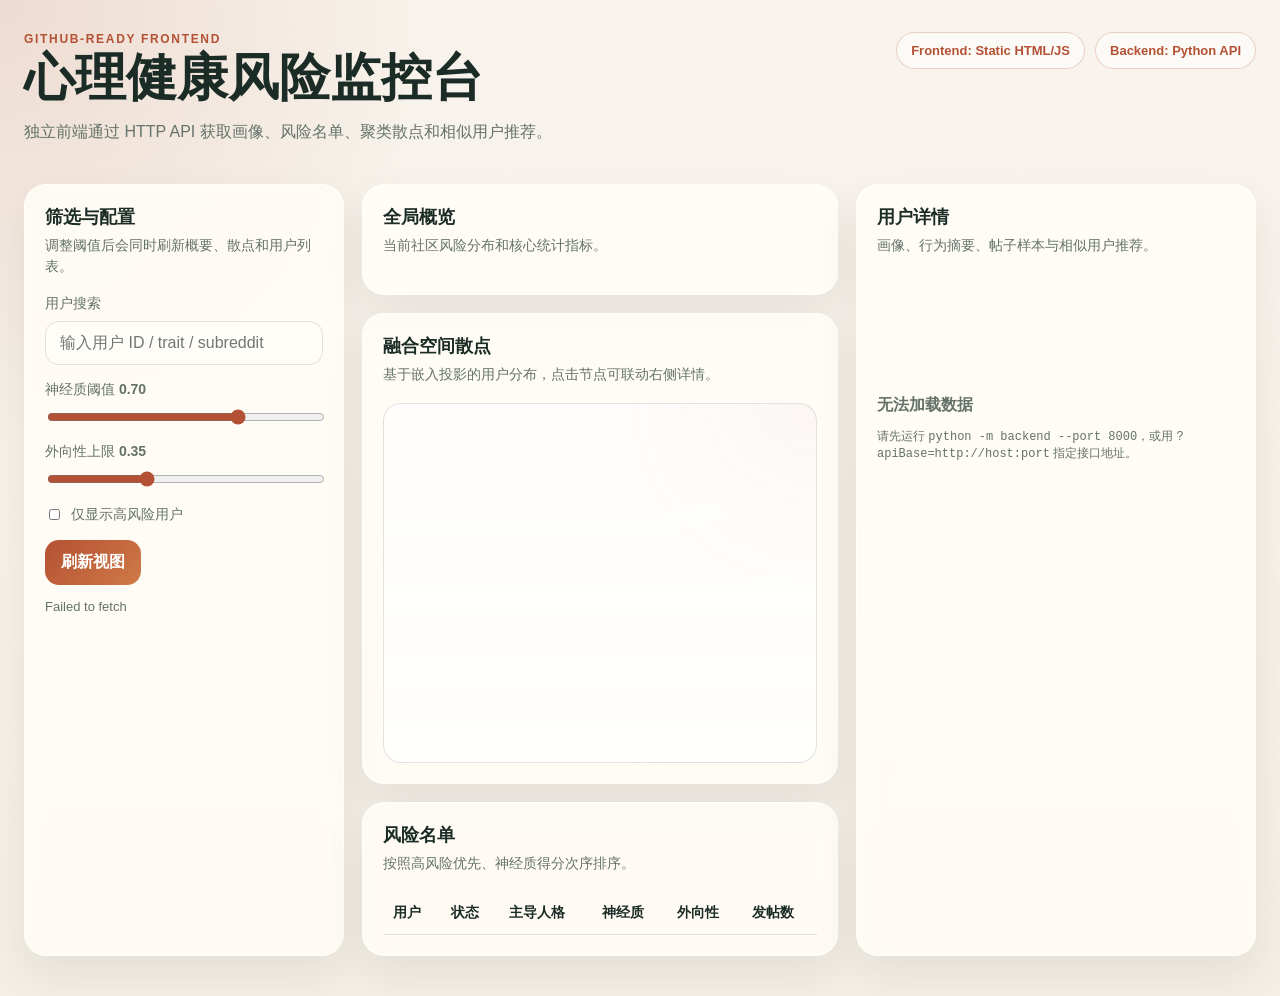
==== frontend/index.html @ cec65d73 "Prepare a GitHub-ready frontend/backend split for mental monitor The repository now has a clean app-" ====
<!DOCTYPE html>
<html lang="zh-CN">
  <head>
    <meta charset="UTF-8" />
    <meta name="viewport" content="width=device-width, initial-scale=1.0" />
    <title>Mental Monitor</title>
    <link rel="stylesheet" href="./styles.css" />
  </head>
  <body>
    <div class="app-shell">
      <header class="hero">
        <div>
          <p class="eyebrow">GitHub-ready frontend</p>
          <h1>心理健康风险监控台</h1>
          <p class="hero-copy">
            独立前端通过 HTTP API 获取画像、风险名单、聚类散点和相似用户推荐。
          </p>
        </div>
        <div class="hero-meta">
          <div class="pill">Frontend: Static HTML/JS</div>
          <div class="pill">Backend: Python API</div>
        </div>
      </header>

      <main class="layout">
        <aside class="panel controls-panel">
          <div class="panel-title">
            <h2>筛选与配置</h2>
            <p>调整阈值后会同时刷新概要、散点和用户列表。</p>
          </div>

          <label class="field">
            <span>用户搜索</span>
            <input id="search-input" type="search" placeholder="输入用户 ID / trait / subreddit" />
          </label>

          <label class="field">
            <span>神经质阈值 <strong id="neuro-value">0.70</strong></span>
            <input id="neuro-slider" type="range" min="0" max="1" step="0.01" value="0.70" />
          </label>

          <label class="field">
            <span>外向性上限 <strong id="extra-value">0.35</strong></span>
            <input id="extra-slider" type="range" min="0" max="1" step="0.01" value="0.35" />
          </label>

          <label class="checkbox">
            <input id="risk-only" type="checkbox" />
            <span>仅显示高风险用户</span>
          </label>

          <button id="refresh-button" class="button primary">刷新视图</button>
          <p id="backend-status" class="status-line">等待连接后端…</p>
        </aside>

        <section class="content-column">
          <section class="panel">
            <div class="panel-title">
              <h2>全局概览</h2>
              <p>当前社区风险分布和核心统计指标。</p>
            </div>
            <div id="stats-grid" class="stats-grid"></div>
          </section>

          <section class="panel">
            <div class="panel-title">
              <h2>融合空间散点</h2>
              <p>基于嵌入投影的用户分布，点击节点可联动右侧详情。</p>
            </div>
            <div id="scatter-root" class="scatter-root"></div>
          </section>

          <section class="panel">
            <div class="panel-title">
              <h2>风险名单</h2>
              <p>按照高风险优先、神经质得分次序排序。</p>
            </div>
            <div class="table-wrap">
              <table>
                <thead>
                  <tr>
                    <th>用户</th>
                    <th>状态</th>
                    <th>主导人格</th>
                    <th>神经质</th>
                    <th>外向性</th>
                    <th>发帖数</th>
                  </tr>
                </thead>
                <tbody id="users-table"></tbody>
              </table>
            </div>
          </section>
        </section>

        <aside class="panel detail-panel">
          <div class="panel-title">
            <h2>用户详情</h2>
            <p>画像、行为摘要、帖子样本与相似用户推荐。</p>
          </div>
          <div id="detail-root" class="detail-root empty-state">
            请选择一个用户以查看详情。
          </div>
        </aside>
      </main>
    </div>

    <script src="./app.js" type="module"></script>
  </body>
  </html>
---- frontend/styles.css ----
:root {
  --bg: #f4efe6;
  --panel: rgba(255, 252, 246, 0.92);
  --panel-strong: #fffdf8;
  --ink: #1b2b26;
  --muted: #64726a;
  --accent: #b45134;
  --accent-soft: #f0d0c2;
  --safe: #2e8b57;
  --risk: #b42318;
  --line: rgba(27, 43, 38, 0.12);
  --shadow: 0 18px 40px rgba(44, 35, 24, 0.08);
  --radius: 22px;
  --font-display: "Avenir Next", "Segoe UI", "PingFang SC", "Noto Sans SC", sans-serif;
  --font-body: "IBM Plex Sans", "Segoe UI", "PingFang SC", "Noto Sans SC", sans-serif;
}

* {
  box-sizing: border-box;
}

body {
  margin: 0;
  background:
    radial-gradient(circle at top left, rgba(180, 81, 52, 0.15), transparent 28%),
    linear-gradient(180deg, #f8f4ed 0%, var(--bg) 100%);
  color: var(--ink);
  font-family: var(--font-body);
}

button,
input,
select,
textarea {
  font: inherit;
}

.app-shell {
  max-width: 1480px;
  margin: 0 auto;
  padding: 32px 24px 40px;
}

.hero {
  display: flex;
  justify-content: space-between;
  gap: 24px;
  align-items: flex-start;
  margin-bottom: 24px;
}

.eyebrow {
  margin: 0 0 8px;
  text-transform: uppercase;
  letter-spacing: 0.14em;
  color: var(--accent);
  font-size: 12px;
  font-weight: 700;
}

.hero h1 {
  margin: 0;
  font-family: var(--font-display);
  font-size: clamp(2rem, 4vw, 3.4rem);
  line-height: 0.95;
}

.hero-copy {
  max-width: 620px;
  color: var(--muted);
  line-height: 1.6;
}

.hero-meta {
  display: flex;
  gap: 10px;
  flex-wrap: wrap;
  justify-content: flex-end;
}

.pill {
  border: 1px solid rgba(180, 81, 52, 0.25);
  background: rgba(255, 255, 255, 0.55);
  color: var(--accent);
  padding: 10px 14px;
  border-radius: 999px;
  font-size: 13px;
  font-weight: 700;
}

.layout {
  display: grid;
  grid-template-columns: minmax(260px, 320px) minmax(0, 1fr) minmax(320px, 400px);
  gap: 18px;
}

.content-column {
  display: grid;
  gap: 18px;
}

.panel {
  background: var(--panel);
  border: 1px solid rgba(255, 255, 255, 0.65);
  box-shadow: var(--shadow);
  border-radius: var(--radius);
  padding: 20px;
  backdrop-filter: blur(10px);
}

.panel-title h2 {
  margin: 0 0 6px;
  font-size: 1.1rem;
}

.panel-title p {
  margin: 0 0 18px;
  color: var(--muted);
  font-size: 14px;
  line-height: 1.5;
}

.field,
.checkbox {
  display: grid;
  gap: 8px;
  margin-bottom: 16px;
}

.field span,
.checkbox span {
  font-size: 14px;
  color: var(--muted);
}

.field input[type="search"],
.case-form textarea,
.case-form select {
  width: 100%;
  border: 1px solid var(--line);
  border-radius: 14px;
  padding: 12px 14px;
  background: var(--panel-strong);
}

input[type="range"] {
  width: 100%;
  accent-color: var(--accent);
}

.checkbox {
  align-items: center;
  grid-template-columns: 18px 1fr;
}

.button {
  border: 0;
  border-radius: 14px;
  padding: 12px 16px;
  cursor: pointer;
  transition: transform 120ms ease, opacity 120ms ease;
}

.button:hover {
  transform: translateY(-1px);
}

.button.primary {
  background: linear-gradient(135deg, #b45134, #cf7a47);
  color: white;
  font-weight: 700;
}

.button.secondary {
  background: #e5ddd1;
  color: var(--ink);
}

.status-line {
  margin: 14px 0 0;
  color: var(--muted);
  font-size: 13px;
}

.stats-grid {
  display: grid;
  grid-template-columns: repeat(4, minmax(0, 1fr));
  gap: 12px;
}

.stat-card {
  background: var(--panel-strong);
  border: 1px solid var(--line);
  border-radius: 18px;
  padding: 16px;
}

.stat-card p {
  margin: 0 0 6px;
  font-size: 13px;
  color: var(--muted);
}

.stat-card strong {
  font-size: 1.6rem;
  font-family: var(--font-display);
}

.scatter-root {
  min-height: 360px;
  border-radius: 18px;
  background:
    linear-gradient(180deg, rgba(255, 255, 255, 0.64), rgba(255, 255, 255, 0.86)),
    radial-gradient(circle at top right, rgba(180, 81, 52, 0.12), transparent 35%);
  border: 1px solid var(--line);
  padding: 12px;
}

.scatter-svg {
  width: 100%;
  height: 340px;
}

.scatter-point {
  cursor: pointer;
  transition: r 120ms ease, opacity 120ms ease;
}

.scatter-point:hover,
.scatter-point.active {
  r: 6;
  opacity: 1;
}

.table-wrap {
  overflow: auto;
}

table {
  width: 100%;
  border-collapse: collapse;
}

th,
td {
  text-align: left;
  padding: 12px 10px;
  border-bottom: 1px solid var(--line);
  font-size: 14px;
}

tbody tr {
  cursor: pointer;
  transition: background 120ms ease;
}

tbody tr:hover,
tbody tr.active {
  background: rgba(180, 81, 52, 0.08);
}

.risk-tag,
.safe-tag {
  display: inline-flex;
  align-items: center;
  gap: 6px;
  border-radius: 999px;
  padding: 4px 10px;
  font-size: 12px;
  font-weight: 700;
}

.risk-tag {
  color: var(--risk);
  background: rgba(180, 35, 24, 0.08);
}

.safe-tag {
  color: var(--safe);
  background: rgba(46, 139, 87, 0.1);
}

.detail-root {
  display: grid;
  gap: 18px;
}

.empty-state {
  min-height: 320px;
  place-items: center;
  color: var(--muted);
}

.detail-hero {
  display: flex;
  justify-content: space-between;
  gap: 14px;
  align-items: center;
}

.detail-hero h3,
.section-block h4 {
  margin: 0 0 8px;
}

.detail-sub {
  color: var(--muted);
  margin: 0;
  font-size: 14px;
}

.section-block {
  background: var(--panel-strong);
  border: 1px solid var(--line);
  border-radius: 18px;
  padding: 16px;
}

.trait-list,
.metric-list,
.recommendation-list,
.post-list {
  display: grid;
  gap: 12px;
}

.trait-row {
  display: grid;
  gap: 6px;
}

.trait-row header,
.metric-row {
  display: flex;
  justify-content: space-between;
  gap: 12px;
  font-size: 14px;
}

.trait-bar {
  height: 10px;
  border-radius: 999px;
  background: #eee6db;
  overflow: hidden;
}

.trait-bar > span {
  display: block;
  height: 100%;
  border-radius: 999px;
  background: linear-gradient(90deg, #d88955, #b45134);
}

.subreddit-list {
  display: flex;
  gap: 8px;
  flex-wrap: wrap;
}

.subreddit-chip {
  padding: 6px 10px;
  border-radius: 999px;
  background: rgba(27, 43, 38, 0.06);
  font-size: 12px;
}

.recommendation-card,
.post-card {
  border: 1px solid var(--line);
  border-radius: 14px;
  padding: 12px;
  background: #fffcf6;
}

.recommendation-card strong,
.post-card strong {
  display: block;
  margin-bottom: 6px;
}

.case-form {
  display: grid;
  gap: 10px;
}

.case-form textarea {
  min-height: 88px;
  resize: vertical;
}

.inline-actions {
  display: flex;
  gap: 10px;
  align-items: center;
}

.helper-text {
  color: var(--muted);
  font-size: 12px;
}

@media (max-width: 1120px) {
  .layout {
    grid-template-columns: 1fr;
  }

  .stats-grid {
    grid-template-columns: repeat(2, minmax(0, 1fr));
  }
}

@media (max-width: 720px) {
  .app-shell {
    padding: 20px 14px 28px;
  }

  .hero {
    flex-direction: column;
  }

  .stats-grid {
    grid-template-columns: 1fr;
  }

  .detail-hero {
    flex-direction: column;
    align-items: flex-start;
  }
}
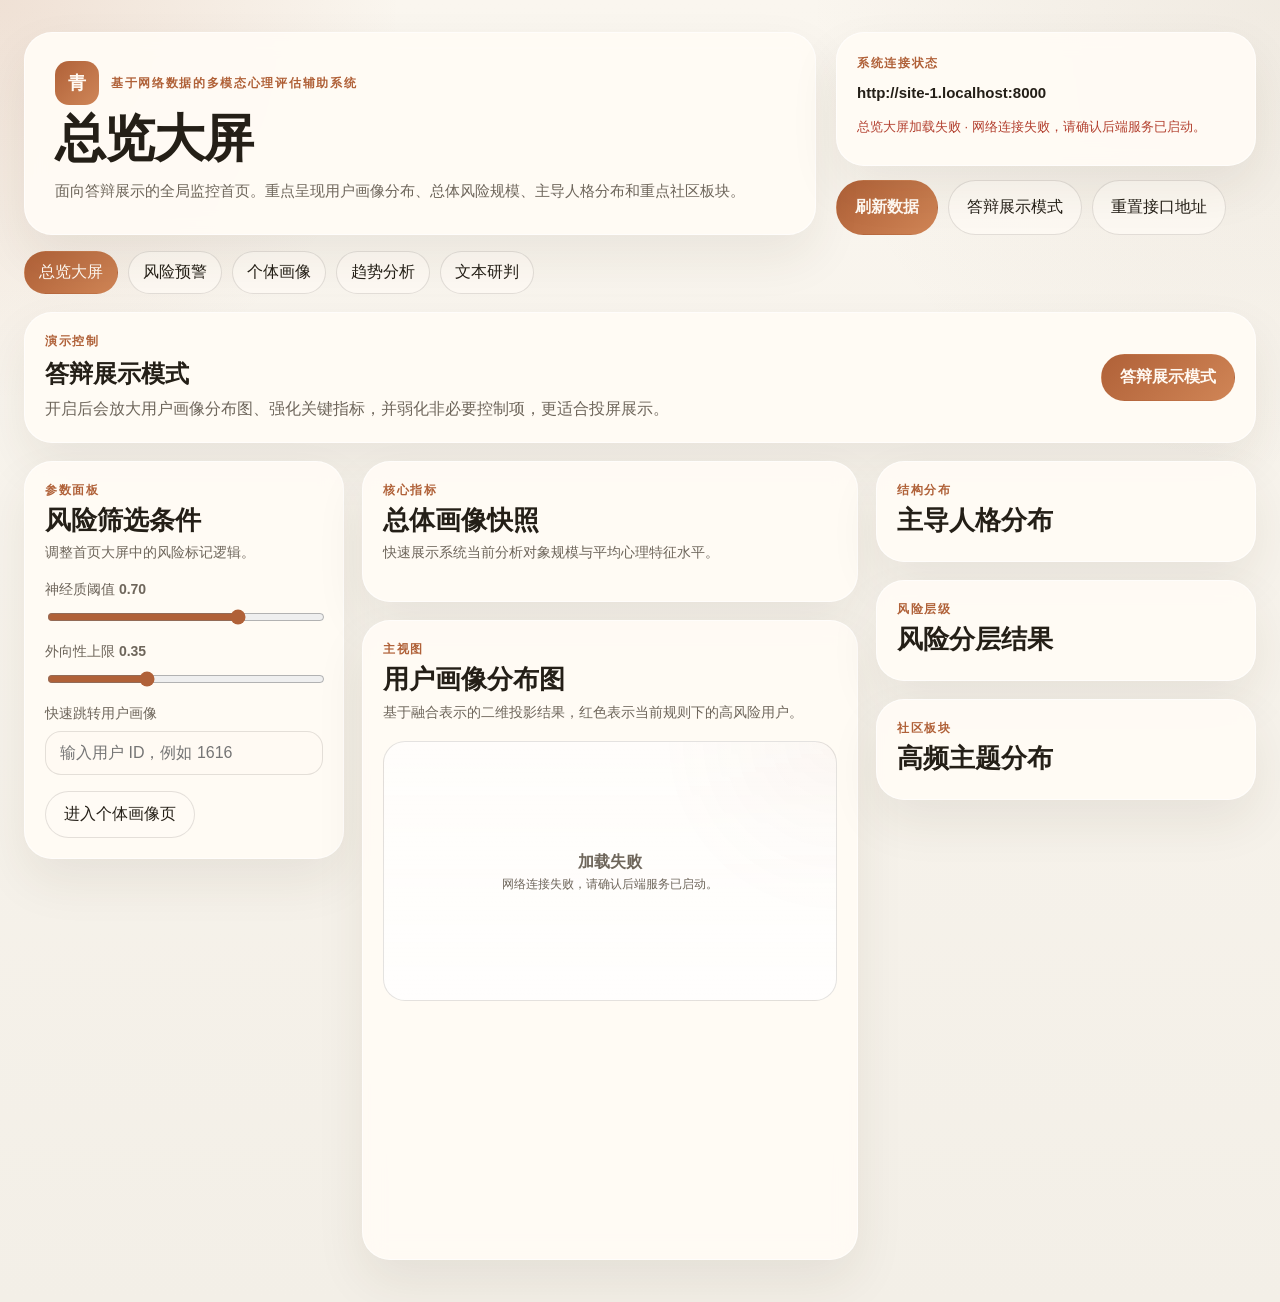
==== commit fe6ae148: "Turn the demo into a fuller multi-page screening workflow The app now includes dedicated dashboard, " ====
--- a/frontend/index.html
+++ b/frontend/index.html
@@ -3,36 +3,62 @@
   <head>
     <meta charset="UTF-8" />
     <meta name="viewport" content="width=device-width, initial-scale=1.0" />
-    <title>Mental Monitor</title>
-    <link rel="stylesheet" href="./styles.css" />
+    <title>总览大屏 · 青少年心理画像与风险预警系统</title>
+    <link rel="stylesheet" href="./styles.css?v=20260416b" />
   </head>
   <body>
-    <div class="app-shell">
-      <header class="hero">
-        <div>
-          <p class="eyebrow">GitHub-ready frontend</p>
-          <h1>心理健康风险监控台</h1>
-          <p class="hero-copy">
-            独立前端通过 HTTP API 获取画像、风险名单、聚类散点和相似用户推荐。
+    <div class="page-shell">
+      <header class="masthead">
+        <div class="masthead-copy">
+          <div class="brand-row">
+            <span class="brand-mark">青</span>
+            <p class="eyebrow">基于网络数据的多模态心理评估辅助系统</p>
+          </div>
+          <h1>总览大屏</h1>
+          <p class="lede">
+            面向答辩展示的全局监控首页。重点呈现用户画像分布、总体风险规模、主导人格分布和重点社区板块。
           </p>
         </div>
-        <div class="hero-meta">
-          <div class="pill">Frontend: Static HTML/JS</div>
-          <div class="pill">Backend: Python API</div>
+
+        <div class="masthead-side">
+          <div class="api-card">
+            <span class="api-label">系统连接状态</span>
+            <strong id="api-base-value" class="api-value">等待解析…</strong>
+            <p id="backend-status" class="status-line">正在准备连接后端…</p>
+          </div>
+
+          <div class="header-actions">
+            <button id="refresh-button" class="button primary" type="button">刷新数据</button>
+            <button id="presentation-toggle-button" class="button subtle" type="button">答辩展示模式</button>
+            <button id="reset-api-button" class="button subtle" type="button">重置接口地址</button>
+          </div>
         </div>
       </header>
 
-      <main class="layout">
-        <aside class="panel controls-panel">
-          <div class="panel-title">
-            <h2>筛选与配置</h2>
-            <p>调整阈值后会同时刷新概要、散点和用户列表。</p>
+      <nav class="nav-strip" aria-label="系统导航">
+        <a class="nav-link active" href="./index.html">总览大屏</a>
+        <a class="nav-link" href="./alerts.html">风险预警</a>
+        <a class="nav-link" href="./profile.html">个体画像</a>
+        <a class="nav-link" href="./trends.html">趋势分析</a>
+        <a class="nav-link" href="./inference.html">文本研判</a>
+      </nav>
+
+      <section class="presentation-strip panel">
+        <div>
+          <p class="panel-kicker">演示控制</p>
+          <h2>答辩展示模式</h2>
+          <p>开启后会放大用户画像分布图、强化关键指标，并弱化非必要控制项，更适合投屏展示。</p>
+        </div>
+        <button id="presentation-toggle-button-inline" class="button primary" type="button">答辩展示模式</button>
+      </section>
+
+      <main class="workspace">
+        <aside class="panel control-panel">
+          <div class="panel-heading">
+            <p class="panel-kicker">参数面板</p>
+            <h2>风险筛选条件</h2>
+            <p>调整首页大屏中的风险标记逻辑。</p>
           </div>
-
-          <label class="field">
-            <span>用户搜索</span>
-            <input id="search-input" type="search" placeholder="输入用户 ID / trait / subreddit" />
-          </label>
 
           <label class="field">
             <span>神经质阈值 <strong id="neuro-value">0.70</strong></span>
@@ -44,67 +70,62 @@
             <input id="extra-slider" type="range" min="0" max="1" step="0.01" value="0.35" />
           </label>
 
-          <label class="checkbox">
-            <input id="risk-only" type="checkbox" />
-            <span>仅显示高风险用户</span>
+          <label class="field">
+            <span>快速跳转用户画像</span>
+            <input id="jump-user-input" type="search" placeholder="输入用户 ID，例如 1616" />
           </label>
 
-          <button id="refresh-button" class="button primary">刷新视图</button>
-          <p id="backend-status" class="status-line">等待连接后端…</p>
+          <button id="jump-user-button" class="button subtle" type="button">进入个体画像页</button>
         </aside>
 
-        <section class="content-column">
+        <section class="main-column">
           <section class="panel">
-            <div class="panel-title">
-              <h2>全局概览</h2>
-              <p>当前社区风险分布和核心统计指标。</p>
+            <div class="panel-heading">
+              <p class="panel-kicker">核心指标</p>
+              <h2>总体画像快照</h2>
+              <p>快速展示系统当前分析对象规模与平均心理特征水平。</p>
             </div>
             <div id="stats-grid" class="stats-grid"></div>
           </section>
 
+          <section class="panel hero-panel">
+            <div class="panel-heading">
+              <p class="panel-kicker">主视图</p>
+              <h2>用户画像分布图</h2>
+              <p>基于融合表示的二维投影结果，红色表示当前规则下的高风险用户。</p>
+            </div>
+            <div id="scatter-root" class="scatter-root scatter-root-large"></div>
+          </section>
+        </section>
+
+        <aside class="side-column">
           <section class="panel">
-            <div class="panel-title">
-              <h2>融合空间散点</h2>
-              <p>基于嵌入投影的用户分布，点击节点可联动右侧详情。</p>
+            <div class="panel-heading">
+              <p class="panel-kicker">结构分布</p>
+              <h2>主导人格分布</h2>
             </div>
-            <div id="scatter-root" class="scatter-root"></div>
+            <div id="trait-distribution" class="stack-list"></div>
           </section>
 
           <section class="panel">
-            <div class="panel-title">
-              <h2>风险名单</h2>
-              <p>按照高风险优先、神经质得分次序排序。</p>
+            <div class="panel-heading">
+              <p class="panel-kicker">风险层级</p>
+              <h2>风险分层结果</h2>
             </div>
-            <div class="table-wrap">
-              <table>
-                <thead>
-                  <tr>
-                    <th>用户</th>
-                    <th>状态</th>
-                    <th>主导人格</th>
-                    <th>神经质</th>
-                    <th>外向性</th>
-                    <th>发帖数</th>
-                  </tr>
-                </thead>
-                <tbody id="users-table"></tbody>
-              </table>
+            <div id="risk-band-distribution" class="stack-list"></div>
+          </section>
+
+          <section class="panel">
+            <div class="panel-heading">
+              <p class="panel-kicker">社区板块</p>
+              <h2>高频主题分布</h2>
             </div>
+            <div id="subreddit-distribution" class="stack-list"></div>
           </section>
-        </section>
-
-        <aside class="panel detail-panel">
-          <div class="panel-title">
-            <h2>用户详情</h2>
-            <p>画像、行为摘要、帖子样本与相似用户推荐。</p>
-          </div>
-          <div id="detail-root" class="detail-root empty-state">
-            请选择一个用户以查看详情。
-          </div>
         </aside>
       </main>
     </div>
 
-    <script src="./app.js" type="module"></script>
+    <script type="module" src="./dashboard.js?v=20260416b"></script>
   </body>
-  </html>
+</html>
--- a/frontend/styles.css
+++ b/frontend/styles.css
@@ -1,29 +1,38 @@
 :root {
-  --bg: #f4efe6;
-  --panel: rgba(255, 252, 246, 0.92);
-  --panel-strong: #fffdf8;
-  --ink: #1b2b26;
-  --muted: #64726a;
-  --accent: #b45134;
-  --accent-soft: #f0d0c2;
-  --safe: #2e8b57;
-  --risk: #b42318;
-  --line: rgba(27, 43, 38, 0.12);
-  --shadow: 0 18px 40px rgba(44, 35, 24, 0.08);
-  --radius: 22px;
-  --font-display: "Avenir Next", "Segoe UI", "PingFang SC", "Noto Sans SC", sans-serif;
-  --font-body: "IBM Plex Sans", "Segoe UI", "PingFang SC", "Noto Sans SC", sans-serif;
+  --page: #f3efe7;
+  --paper: rgba(255, 251, 245, 0.94);
+  --paper-strong: #fffaf3;
+  --ink: #241f17;
+  --muted: #6e665b;
+  --line: rgba(36, 31, 23, 0.12);
+  --line-strong: rgba(36, 31, 23, 0.22);
+  --accent: #b06138;
+  --accent-strong: #8f4a26;
+  --accent-soft: rgba(176, 97, 56, 0.12);
+  --ok: #2f7d63;
+  --danger: #b3402f;
+  --shadow: 0 22px 50px rgba(67, 48, 28, 0.08);
+  --radius-xl: 28px;
+  --radius-lg: 22px;
+  --radius-md: 16px;
+  --font-display: "Iowan Old Style", "Palatino Linotype", "Noto Serif SC", "Source Han Serif SC", serif;
+  --font-body: "IBM Plex Sans", "PingFang SC", "Hiragino Sans GB", "Noto Sans SC", sans-serif;
 }
 
 * {
   box-sizing: border-box;
+}
+
+html {
+  scroll-behavior: smooth;
 }
 
 body {
   margin: 0;
   background:
-    radial-gradient(circle at top left, rgba(180, 81, 52, 0.15), transparent 28%),
-    linear-gradient(180deg, #f8f4ed 0%, var(--bg) 100%);
+    radial-gradient(circle at top left, rgba(176, 97, 56, 0.14), transparent 22%),
+    radial-gradient(circle at top right, rgba(126, 101, 71, 0.08), transparent 26%),
+    linear-gradient(180deg, #faf6ef 0%, var(--page) 100%);
   color: var(--ink);
   font-family: var(--font-body);
 }
@@ -35,102 +44,318 @@
   font: inherit;
 }
 
-.app-shell {
-  max-width: 1480px;
+button:focus-visible,
+input:focus-visible,
+select:focus-visible,
+textarea:focus-visible,
+[tabindex]:focus-visible {
+  outline: 2px solid var(--accent);
+  outline-offset: 2px;
+}
+
+.page-shell {
+  max-width: 1520px;
   margin: 0 auto;
-  padding: 32px 24px 40px;
-}
-
-.hero {
-  display: flex;
-  justify-content: space-between;
-  gap: 24px;
-  align-items: flex-start;
-  margin-bottom: 24px;
-}
-
-.eyebrow {
-  margin: 0 0 8px;
+  padding: 32px 24px 42px;
+}
+
+body.mode-present .page-shell {
+  max-width: 1760px;
+  padding: 24px 24px 32px;
+}
+
+.masthead {
+  display: grid;
+  grid-template-columns: minmax(0, 1.35fr) minmax(300px, 420px);
+  gap: 20px;
+  align-items: stretch;
+  margin-bottom: 16px;
+}
+
+.masthead.compact {
+  grid-template-columns: minmax(0, 1.25fr) minmax(300px, 400px);
+}
+
+.masthead-copy,
+.api-card,
+.panel {
+  background: var(--paper);
+  border: 1px solid rgba(255, 255, 255, 0.66);
+  border-radius: var(--radius-xl);
+  box-shadow: var(--shadow);
+  backdrop-filter: blur(10px);
+}
+
+.masthead-copy {
+  padding: 28px 30px 30px;
+}
+
+.masthead.compact .masthead-copy {
+  padding: 24px 26px;
+}
+
+.brand-row {
+  display: flex;
+  align-items: center;
+  gap: 12px;
+  margin-bottom: 10px;
+}
+
+.brand-mark {
+  width: 44px;
+  height: 44px;
+  display: grid;
+  place-items: center;
+  border-radius: 14px;
+  background: linear-gradient(135deg, #b06138, #cf8658);
+  color: #fffaf3;
+  font-weight: 700;
+  font-size: 18px;
+}
+
+.eyebrow,
+.panel-kicker,
+.api-label {
+  margin: 0;
   text-transform: uppercase;
   letter-spacing: 0.14em;
-  color: var(--accent);
   font-size: 12px;
   font-weight: 700;
-}
-
-.hero h1 {
+  color: var(--accent);
+}
+
+.masthead h1 {
   margin: 0;
   font-family: var(--font-display);
-  font-size: clamp(2rem, 4vw, 3.4rem);
+  font-size: clamp(2.45rem, 4vw, 4.1rem);
   line-height: 0.95;
-}
-
-.hero-copy {
-  max-width: 620px;
-  color: var(--muted);
-  line-height: 1.6;
-}
-
-.hero-meta {
+  letter-spacing: -0.03em;
+}
+
+.masthead.compact h1 {
+  font-size: clamp(2rem, 3.2vw, 3.2rem);
+}
+
+.lede {
+  max-width: 780px;
+  margin: 14px 0 0;
+  color: var(--muted);
+  line-height: 1.78;
+  font-size: 15px;
+}
+
+.masthead-side {
+  display: grid;
+  gap: 14px;
+}
+
+.api-card {
+  padding: 20px;
+}
+
+.api-value {
+  display: block;
+  margin-top: 10px;
+  font-size: 15px;
+  line-height: 1.5;
+  word-break: break-all;
+}
+
+.header-actions {
   display: flex;
   gap: 10px;
   flex-wrap: wrap;
-  justify-content: flex-end;
-}
-
-.pill {
-  border: 1px solid rgba(180, 81, 52, 0.25);
-  background: rgba(255, 255, 255, 0.55);
-  color: var(--accent);
+}
+
+.nav-strip {
+  display: flex;
+  flex-wrap: wrap;
+  gap: 10px;
+  margin-bottom: 18px;
+}
+
+.presentation-strip {
+  display: flex;
+  justify-content: space-between;
+  align-items: center;
+  gap: 18px;
+  margin-bottom: 18px;
+}
+
+.presentation-strip h2 {
+  margin: 8px 0 6px;
+  font-family: var(--font-display);
+}
+
+.presentation-strip p:last-child {
+  margin: 0;
+  color: var(--muted);
+  line-height: 1.6;
+}
+
+.nav-link {
+  display: inline-flex;
+  align-items: center;
   padding: 10px 14px;
   border-radius: 999px;
+  border: 1px solid var(--line);
+  text-decoration: none;
+  color: var(--ink);
+  background: rgba(255, 251, 245, 0.72);
+  transition: transform 120ms ease, border-color 120ms ease, background 120ms ease;
+}
+
+.nav-link:hover {
+  transform: translateY(-1px);
+  border-color: var(--line-strong);
+}
+
+.nav-link.active {
+  background: linear-gradient(135deg, var(--accent), #d08556);
+  color: #fff9f2;
+  border-color: transparent;
+}
+
+.button {
+  border: 1px solid transparent;
+  border-radius: 999px;
+  padding: 12px 18px;
+  cursor: pointer;
+  transition: transform 120ms ease, opacity 120ms ease, border-color 120ms ease;
+}
+
+.button:hover {
+  transform: translateY(-1px);
+}
+
+.button:disabled {
+  cursor: wait;
+  opacity: 0.72;
+  transform: none;
+}
+
+.button.primary {
+  background: linear-gradient(135deg, var(--accent), #d08556);
+  color: #fff9f2;
+  font-weight: 700;
+}
+
+.button.subtle {
+  background: rgba(255, 251, 245, 0.72);
+  color: var(--ink);
+  border-color: var(--line);
+}
+
+.status-line {
+  margin: 12px 0 0;
   font-size: 13px;
-  font-weight: 700;
-}
-
-.layout {
-  display: grid;
-  grid-template-columns: minmax(260px, 320px) minmax(0, 1fr) minmax(320px, 400px);
+  line-height: 1.5;
+  color: var(--muted);
+}
+
+.status-line.is-loading {
+  color: var(--accent-strong);
+}
+
+.status-line.is-ok {
+  color: var(--ok);
+}
+
+.status-line.is-error {
+  color: var(--danger);
+}
+
+.workspace {
+  display: grid;
+  grid-template-columns: minmax(270px, 320px) minmax(0, 1fr) minmax(300px, 380px);
   gap: 18px;
-}
-
-.content-column {
+  align-items: start;
+}
+
+.workspace-two-column {
+  grid-template-columns: minmax(270px, 320px) minmax(0, 1fr);
+}
+
+.main-column,
+.side-column {
   display: grid;
   gap: 18px;
 }
 
 .panel {
-  background: var(--panel);
-  border: 1px solid rgba(255, 255, 255, 0.65);
-  box-shadow: var(--shadow);
-  border-radius: var(--radius);
   padding: 20px;
-  backdrop-filter: blur(10px);
-}
-
-.panel-title h2 {
-  margin: 0 0 6px;
-  font-size: 1.1rem;
-}
-
-.panel-title p {
+}
+
+.hero-panel {
+  min-height: 640px;
+}
+
+body.mode-present.page-dashboard .workspace {
+  grid-template-columns: minmax(0, 1fr) minmax(320px, 420px);
+}
+
+body.mode-present .presentation-strip {
+  display: none;
+}
+
+body.mode-present.page-dashboard .control-panel {
+  display: none;
+}
+
+body.mode-present.page-dashboard .hero-panel {
+  min-height: 820px;
+}
+
+body.mode-present.page-dashboard .scatter-root-large {
+  min-height: 720px;
+}
+
+body.mode-present.page-dashboard .scatter-svg {
+  min-height: 680px;
+}
+
+body.mode-present.page-dashboard .stats-grid {
+  grid-template-columns: repeat(4, minmax(0, 1fr));
+}
+
+body.mode-present.page-dashboard .side-column {
+  align-content: start;
+}
+
+body.mode-present.page-dashboard .panel-heading p:last-child,
+body.mode-present.page-dashboard .lede {
+  font-size: 17px;
+}
+
+body.mode-present.page-dashboard .stack-list {
+  gap: 16px;
+}
+
+.panel-heading h2 {
+  margin: 8px 0 6px;
+  font-family: var(--font-display);
+  font-size: clamp(1.35rem, 2vw, 1.8rem);
+  line-height: 1.1;
+}
+
+.panel-heading p:last-child {
   margin: 0 0 18px;
   color: var(--muted);
+  line-height: 1.6;
   font-size: 14px;
-  line-height: 1.5;
 }
 
 .field,
-.checkbox {
+.checkbox-row {
   display: grid;
   gap: 8px;
   margin-bottom: 16px;
 }
 
 .field span,
-.checkbox span {
+.checkbox-row span {
+  color: var(--muted);
   font-size: 14px;
-  color: var(--muted);
 }
 
 .field input[type="search"],
@@ -138,9 +363,50 @@
 .case-form select {
   width: 100%;
   border: 1px solid var(--line);
-  border-radius: 14px;
+  border-radius: var(--radius-md);
+  background: var(--paper-strong);
+  color: var(--ink);
   padding: 12px 14px;
-  background: var(--panel-strong);
+}
+
+body.mode-present.page-inference .workspace-two-column {
+  grid-template-columns: minmax(380px, 0.9fr) minmax(560px, 1.1fr);
+  align-items: stretch;
+}
+
+body.mode-present.page-inference .control-panel {
+  min-height: 100%;
+}
+
+body.mode-present.page-inference #text-input {
+  min-height: 360px;
+  font-size: 16px;
+  line-height: 1.8;
+}
+
+body.mode-present.page-inference .radar-shell {
+  min-height: 460px;
+}
+
+body.mode-present.page-inference .radar-svg {
+  height: 420px;
+}
+
+body.mode-present.page-inference .verdict-card {
+  padding: 20px;
+}
+
+body.mode-present.page-inference .helper-box {
+  display: none;
+}
+
+body.mode-present.page-inference .main-column {
+  gap: 20px;
+}
+
+body.mode-present.page-inference .panel-heading p:last-child,
+body.mode-present.page-inference .lede {
+  font-size: 16px;
 }
 
 input[type="range"] {
@@ -148,92 +414,143 @@
   accent-color: var(--accent);
 }
 
-.checkbox {
+.checkbox-row {
+  grid-template-columns: 18px 1fr;
   align-items: center;
-  grid-template-columns: 18px 1fr;
-}
-
-.button {
-  border: 0;
-  border-radius: 14px;
-  padding: 12px 16px;
-  cursor: pointer;
-  transition: transform 120ms ease, opacity 120ms ease;
-}
-
-.button:hover {
-  transform: translateY(-1px);
-}
-
-.button.primary {
-  background: linear-gradient(135deg, #b45134, #cf7a47);
-  color: white;
-  font-weight: 700;
-}
-
-.button.secondary {
-  background: #e5ddd1;
-  color: var(--ink);
-}
-
-.status-line {
-  margin: 14px 0 0;
+}
+
+.helper-box {
+  margin-top: 12px;
+  padding: 14px 16px;
+  border: 1px solid var(--line);
+  border-radius: var(--radius-md);
+  background: rgba(255, 251, 245, 0.72);
+}
+
+.helper-box strong {
+  display: block;
+  margin-bottom: 6px;
+}
+
+.helper-box p {
+  margin: 0;
+  color: var(--muted);
+  font-size: 14px;
+  line-height: 1.6;
+}
+
+.stats-grid {
+  display: grid;
+  grid-template-columns: repeat(4, minmax(0, 1fr));
+  gap: 12px;
+}
+
+.compact-stats {
+  grid-template-columns: repeat(4, minmax(0, 1fr));
+}
+
+.stat-card {
+  background: var(--paper-strong);
+  border: 1px solid var(--line);
+  border-radius: 20px;
+  padding: 18px;
+}
+
+.stat-card p {
+  margin: 0 0 8px;
   color: var(--muted);
   font-size: 13px;
 }
 
-.stats-grid {
-  display: grid;
-  grid-template-columns: repeat(4, minmax(0, 1fr));
-  gap: 12px;
-}
-
-.stat-card {
-  background: var(--panel-strong);
-  border: 1px solid var(--line);
-  border-radius: 18px;
-  padding: 16px;
-}
-
-.stat-card p {
-  margin: 0 0 6px;
-  font-size: 13px;
-  color: var(--muted);
-}
-
 .stat-card strong {
-  font-size: 1.6rem;
   font-family: var(--font-display);
+  font-size: clamp(1.45rem, 2vw, 2rem);
+  letter-spacing: -0.02em;
 }
 
 .scatter-root {
   min-height: 360px;
-  border-radius: 18px;
+  padding: 12px;
+  border-radius: 22px;
+  border: 1px solid var(--line);
   background:
-    linear-gradient(180deg, rgba(255, 255, 255, 0.64), rgba(255, 255, 255, 0.86)),
-    radial-gradient(circle at top right, rgba(180, 81, 52, 0.12), transparent 35%);
-  border: 1px solid var(--line);
-  padding: 12px;
+    linear-gradient(180deg, rgba(255, 255, 255, 0.58), rgba(255, 255, 255, 0.8)),
+    radial-gradient(circle at top right, rgba(176, 97, 56, 0.1), transparent 34%);
+}
+
+.scatter-root-large {
+  min-height: 520px;
 }
 
 .scatter-svg {
   width: 100%;
-  height: 340px;
+  height: 100%;
+  min-height: 320px;
 }
 
 .scatter-point {
   cursor: pointer;
-  transition: r 120ms ease, opacity 120ms ease;
+  transition: opacity 120ms ease, r 120ms ease;
 }
 
 .scatter-point:hover,
-.scatter-point.active {
+.scatter-point.active,
+.scatter-point:focus-visible {
+  opacity: 1;
   r: 6;
-  opacity: 1;
-}
-
-.table-wrap {
+}
+
+.stack-list {
+  display: grid;
+  gap: 12px;
+}
+
+.bar-row {
+  display: grid;
+  gap: 8px;
+}
+
+.bar-row-head {
+  display: flex;
+  justify-content: space-between;
+  gap: 12px;
+  font-size: 14px;
+}
+
+.bar-track {
+  height: 10px;
+  overflow: hidden;
+  border-radius: 999px;
+  background: #ece2d2;
+}
+
+.bar-fill {
+  height: 100%;
+  border-radius: 999px;
+  background: linear-gradient(90deg, #d38b5e, #b06138);
+}
+
+.table-shell {
   overflow: auto;
+  border-radius: 18px;
+  border: 1px solid var(--line);
+  background: rgba(255, 251, 245, 0.6);
+}
+
+.alerts-card-list {
+  display: grid;
+  gap: 10px;
+  margin-top: 12px;
+}
+
+.alert-card {
+  width: 100%;
+  text-align: left;
+  padding: 14px;
+  border-radius: 16px;
+  border: 1px solid var(--line);
+  background: #fffcf7;
+  cursor: pointer;
 }
 
 table {
@@ -241,10 +558,14 @@
   border-collapse: collapse;
 }
 
+thead {
+  background: rgba(255, 249, 242, 0.96);
+}
+
 th,
 td {
   text-align: left;
-  padding: 12px 10px;
+  padding: 13px 12px;
   border-bottom: 1px solid var(--line);
   font-size: 14px;
 }
@@ -256,174 +577,601 @@
 
 tbody tr:hover,
 tbody tr.active {
-  background: rgba(180, 81, 52, 0.08);
+  background: var(--accent-soft);
+}
+
+.detail-root {
+  display: grid;
+  gap: 18px;
+}
+
+.profile-tab-bar {
+  display: flex;
+  gap: 10px;
+  flex-wrap: wrap;
+  padding: 6px;
+  border-radius: 18px;
+  background: rgba(36, 31, 23, 0.04);
+  border: 1px solid rgba(36, 31, 23, 0.08);
+}
+
+.profile-tab {
+  padding: 10px 14px;
+  border-radius: 999px;
+  border: 1px solid transparent;
+  background: transparent;
+  color: var(--muted);
+  cursor: pointer;
+}
+
+.profile-tab.active {
+  background: linear-gradient(135deg, var(--accent), #d08556);
+  color: #fff9f2;
+}
+
+.profile-tab-panel {
+  display: grid;
+  gap: 18px;
+}
+
+.profile-overview-grid {
+  display: grid;
+  grid-template-columns: minmax(300px, 420px) minmax(0, 1fr);
+  gap: 18px;
+  align-items: start;
+}
+
+.profile-radar-pane {
+  min-height: 100%;
+}
+
+.profile-score-pane {
+  display: grid;
+  gap: 10px;
+}
+
+.empty-state {
+  display: grid;
+  place-items: center;
+  min-height: 260px;
+  color: var(--muted);
+  text-align: center;
+  line-height: 1.6;
+}
+
+.detail-hero {
+  display: flex;
+  justify-content: space-between;
+  align-items: center;
+  gap: 16px;
+}
+
+.detail-hero h3,
+.section-block h4 {
+  margin: 0 0 8px;
+}
+
+.detail-hero h3 {
+  font-family: var(--font-display);
+  font-size: 1.8rem;
+}
+
+.detail-sub {
+  margin: 0;
+  color: var(--muted);
+  font-size: 14px;
+}
+
+.section-block {
+  padding: 16px;
+  border: 1px solid var(--line);
+  border-radius: 20px;
+  background: var(--paper-strong);
+}
+
+.trait-list,
+.metric-list,
+.recommendation-list,
+.post-list {
+  display: grid;
+  gap: 12px;
+}
+
+.trait-row {
+  display: grid;
+  gap: 6px;
+}
+
+.trait-row header,
+.metric-row {
+  display: flex;
+  justify-content: space-between;
+  gap: 12px;
+  font-size: 14px;
+}
+
+.trait-bar {
+  height: 10px;
+  border-radius: 999px;
+  overflow: hidden;
+  background: #ece2d2;
+}
+
+.trait-bar > span {
+  display: block;
+  height: 100%;
+  border-radius: 999px;
+  background: linear-gradient(90deg, #d38b5e, #b06138);
+}
+
+.subreddit-list {
+  display: flex;
+  gap: 8px;
+  flex-wrap: wrap;
+}
+
+.subreddit-list.compact {
+  margin-top: 6px;
+}
+
+.subreddit-chip {
+  padding: 6px 10px;
+  border-radius: 999px;
+  background: rgba(36, 31, 23, 0.06);
+  font-size: 12px;
+}
+
+.recommendation-card,
+.post-card,
+.candidate-card,
+.comparison-card,
+.narrative-card {
+  padding: 14px;
+  border-radius: 16px;
+  border: 1px solid var(--line);
+  background: #fffcf7;
+}
+
+.recommendation-card strong,
+.post-card strong,
+.candidate-card strong,
+.comparison-card strong,
+.narrative-card strong {
+  display: block;
+  margin-bottom: 8px;
+}
+
+.recommendation-card {
+  width: 100%;
+  text-align: left;
+  cursor: pointer;
+  transition: transform 120ms ease, border-color 120ms ease, background 120ms ease;
+}
+
+.recommendation-card:hover,
+.recommendation-card.active {
+  transform: translateY(-1px);
+  border-color: var(--line-strong);
+  background: rgba(176, 97, 56, 0.08);
+}
+
+.preview-list {
+  display: grid;
+  gap: 8px;
+  margin-top: 10px;
+}
+
+.preview-card {
+  padding: 10px 12px;
+  border-radius: 14px;
+  background: rgba(36, 31, 23, 0.04);
+  border: 1px solid rgba(36, 31, 23, 0.08);
+}
+
+.preview-card strong {
+  font-size: 12px;
+  margin-bottom: 6px;
+  color: var(--accent-strong);
+}
+
+.case-form {
+  display: grid;
+  gap: 10px;
+}
+
+.case-form textarea {
+  min-height: 88px;
+  resize: vertical;
+}
+
+.inline-actions {
+  display: flex;
+  gap: 12px;
+  align-items: center;
+  flex-wrap: wrap;
+}
+
+.field-actions {
+  display: flex;
+  gap: 10px;
+  flex-wrap: wrap;
+  margin-bottom: 10px;
+}
+
+.helper-text {
+  margin: 0;
+  color: var(--muted);
+  font-size: 12px;
+  line-height: 1.5;
 }
 
 .risk-tag,
 .safe-tag {
   display: inline-flex;
   align-items: center;
-  gap: 6px;
   border-radius: 999px;
-  padding: 4px 10px;
+  padding: 6px 12px;
   font-size: 12px;
   font-weight: 700;
 }
 
 .risk-tag {
-  color: var(--risk);
-  background: rgba(180, 35, 24, 0.08);
+  color: var(--danger);
+  background: rgba(179, 64, 47, 0.12);
 }
 
 .safe-tag {
-  color: var(--safe);
-  background: rgba(46, 139, 87, 0.1);
-}
-
-.detail-root {
-  display: grid;
-  gap: 18px;
-}
-
-.empty-state {
-  min-height: 320px;
-  place-items: center;
-  color: var(--muted);
-}
-
-.detail-hero {
+  color: var(--ok);
+  background: rgba(47, 125, 99, 0.12);
+}
+
+.result-panel {
+  display: grid;
+  gap: 12px;
+}
+
+.result-panel-head {
   display: flex;
   justify-content: space-between;
+  align-items: center;
+}
+
+.candidate-list {
+  display: grid;
+  gap: 10px;
+}
+
+.candidate-card {
+  width: 100%;
+  text-align: left;
+  cursor: pointer;
+  transition: transform 120ms ease, border-color 120ms ease, background 120ms ease;
+}
+
+.candidate-card:hover,
+.candidate-card.active {
+  transform: translateY(-1px);
+  border-color: var(--line-strong);
+  background: rgba(176, 97, 56, 0.08);
+}
+
+.detail-compare-grid {
+  display: grid;
+  grid-template-columns: repeat(2, minmax(0, 1fr));
   gap: 14px;
-  align-items: center;
-}
-
-.detail-hero h3,
-.section-block h4 {
-  margin: 0 0 8px;
-}
-
-.detail-sub {
-  color: var(--muted);
-  margin: 0;
-  font-size: 14px;
-}
-
-.section-block {
-  background: var(--panel-strong);
+}
+
+.detail-compare-card {
+  display: grid;
+  gap: 12px;
+}
+
+.metric-list.compact {
+  gap: 8px;
+}
+
+.timeline-mini {
+  display: grid;
+  gap: 10px;
+}
+
+.timeline-mini-item {
+  padding: 12px;
+  border-radius: 14px;
+  border: 1px solid var(--line);
+  background: rgba(36, 31, 23, 0.03);
+}
+
+.timeline-mini-item strong {
+  display: block;
+  margin-bottom: 6px;
+  font-size: 13px;
+}
+
+.timeline-chart {
+  min-height: 360px;
+}
+
+.timeline-list {
+  display: grid;
+  gap: 12px;
+}
+
+.profile-trend-summary {
+  display: grid;
+  grid-template-columns: repeat(4, minmax(0, 1fr));
+  gap: 10px;
+  margin-bottom: 14px;
+}
+
+.mini-stat-card {
+  padding: 12px;
+  border-radius: 16px;
+  border: 1px solid var(--line);
+  background: rgba(255, 251, 245, 0.78);
+}
+
+.mini-stat-card p {
+  margin: 0 0 6px;
+  color: var(--muted);
+  font-size: 12px;
+}
+
+.mini-stat-card strong {
+  font-size: 1rem;
+}
+
+.timeline-row {
+  padding: 12px;
   border: 1px solid var(--line);
   border-radius: 18px;
-  padding: 16px;
-}
-
-.trait-list,
-.metric-list,
-.recommendation-list,
-.post-list {
-  display: grid;
-  gap: 12px;
-}
-
-.trait-row {
-  display: grid;
-  gap: 6px;
-}
-
-.trait-row header,
-.metric-row {
+  background: #fffcf7;
+  width: 100%;
+  text-align: left;
+  cursor: pointer;
+}
+
+.timeline-row-head {
   display: flex;
   justify-content: space-between;
-  gap: 12px;
-  font-size: 14px;
-}
-
-.trait-bar {
-  height: 10px;
+  gap: 16px;
+  align-items: baseline;
+  margin-bottom: 10px;
+}
+
+.timeline-track {
+  position: relative;
+  height: 16px;
   border-radius: 999px;
-  background: #eee6db;
   overflow: hidden;
-}
-
-.trait-bar > span {
-  display: block;
+  background: #ece2d2;
+}
+
+.timeline-fill {
+  position: absolute;
+  top: 0;
+  left: 0;
   height: 100%;
   border-radius: 999px;
-  background: linear-gradient(90deg, #d88955, #b45134);
-}
-
-.subreddit-list {
-  display: flex;
+  background: linear-gradient(90deg, #d6a172, #b06138);
+}
+
+.timeline-fill.risk {
+  background: linear-gradient(90deg, #d36957, #b3402f);
+  opacity: 0.85;
+}
+
+.timeline-tip {
+  margin-top: 8px;
+}
+
+.timeline-full-post {
+  margin-top: 10px;
+  padding: 12px;
+  border-radius: 14px;
+  border: 1px solid rgba(36, 31, 23, 0.08);
+  background: rgba(36, 31, 23, 0.04);
+  line-height: 1.7;
+  white-space: pre-wrap;
+}
+
+.comparison-grid,
+.narrative-grid {
+  display: grid;
+  grid-template-columns: repeat(3, minmax(0, 1fr));
+  gap: 12px;
+}
+
+.radar-shell {
+  min-height: 260px;
+}
+
+.radar-card {
+  display: grid;
+  gap: 16px;
+  padding: 16px;
+  border: 1px solid var(--line);
+  border-radius: 20px;
+  background: var(--paper-strong);
+}
+
+.radar-svg {
+  width: 100%;
+  height: 340px;
+}
+
+.radar-label {
+  font-size: 12px;
+  fill: var(--muted);
+  font-family: var(--font-body);
+}
+
+.radar-value-list {
+  display: grid;
   gap: 8px;
-  flex-wrap: wrap;
-}
-
-.subreddit-chip {
-  padding: 6px 10px;
+}
+
+.radar-value-row {
+  display: flex;
+  justify-content: space-between;
+  gap: 12px;
+  font-size: 14px;
+}
+
+.verdict-card {
+  display: grid;
+  gap: 8px;
+  padding: 16px;
+  border-radius: 18px;
+  border: 1px solid var(--line);
+  background: var(--paper-strong);
+}
+
+.verdict-danger {
+  border-color: rgba(179, 64, 47, 0.24);
+  background: rgba(179, 64, 47, 0.06);
+}
+
+.verdict-safe {
+  border-color: rgba(47, 125, 99, 0.24);
+  background: rgba(47, 125, 99, 0.06);
+}
+
+.reason-list {
+  margin: 0;
+  padding-left: 18px;
+  color: var(--muted);
+  line-height: 1.7;
+}
+
+.reference-user-list {
+  display: grid;
+  gap: 8px;
+}
+
+.reference-user-card {
+  width: 100%;
+  text-align: left;
+  padding: 10px 12px;
+  border-radius: 14px;
+  border: 1px solid var(--line);
+  background: rgba(255, 251, 245, 0.88);
+  cursor: pointer;
+}
+
+.reference-user-card.active {
+  border-color: var(--line-strong);
+  background: rgba(176, 97, 56, 0.08);
+}
+
+.process-steps {
+  display: grid;
+  grid-template-columns: repeat(4, minmax(0, 1fr));
+  gap: 12px;
+}
+
+.process-step {
+  padding: 16px;
+  border: 1px solid var(--line);
+  border-radius: 18px;
+  background: var(--paper-strong);
+}
+
+.process-step span {
+  display: inline-grid;
+  place-items: center;
+  width: 28px;
+  height: 28px;
+  margin-bottom: 10px;
   border-radius: 999px;
-  background: rgba(27, 43, 38, 0.06);
-  font-size: 12px;
-}
-
-.recommendation-card,
-.post-card {
-  border: 1px solid var(--line);
-  border-radius: 14px;
-  padding: 12px;
-  background: #fffcf6;
-}
-
-.recommendation-card strong,
-.post-card strong {
+  background: var(--accent-soft);
+  color: var(--accent-strong);
+  font-weight: 700;
+}
+
+.process-step strong {
   display: block;
-  margin-bottom: 6px;
-}
-
-.case-form {
-  display: grid;
-  gap: 10px;
-}
-
-.case-form textarea {
-  min-height: 88px;
-  resize: vertical;
-}
-
-.inline-actions {
-  display: flex;
-  gap: 10px;
-  align-items: center;
-}
-
-.helper-text {
-  color: var(--muted);
-  font-size: 12px;
-}
-
-@media (max-width: 1120px) {
-  .layout {
+  margin-bottom: 8px;
+}
+
+.process-step p {
+  margin: 0;
+  color: var(--muted);
+  line-height: 1.6;
+  font-size: 14px;
+}
+
+@media (max-width: 1220px) {
+  .masthead,
+  .workspace,
+  .workspace-two-column,
+  .comparison-grid,
+  .narrative-grid,
+  .profile-overview-grid,
+  .detail-compare-grid,
+  .process-steps {
     grid-template-columns: 1fr;
   }
 
-  .stats-grid {
+  .stats-grid,
+  .compact-stats,
+  .profile-trend-summary {
     grid-template-columns: repeat(2, minmax(0, 1fr));
   }
 }
 
-@media (max-width: 720px) {
-  .app-shell {
+@media (max-width: 760px) {
+  .page-shell {
     padding: 20px 14px 28px;
   }
 
-  .hero {
+  .masthead-copy,
+  .panel,
+  .api-card {
+    padding: 18px;
+  }
+
+  .masthead h1 {
+    font-size: 2.35rem;
+  }
+
+  .header-actions {
     flex-direction: column;
   }
 
-  .stats-grid {
-    grid-template-columns: 1fr;
-  }
-
-  .detail-hero {
+  .presentation-strip {
     flex-direction: column;
     align-items: flex-start;
   }
-}
+
+  .profile-tab-bar {
+    flex-wrap: nowrap;
+    overflow-x: auto;
+    scrollbar-width: thin;
+  }
+
+  .field-actions {
+    flex-direction: column;
+  }
+
+  .stats-grid,
+  .compact-stats,
+  .profile-trend-summary {
+    grid-template-columns: 1fr;
+  }
+
+  .detail-hero,
+  .timeline-row-head {
+    flex-direction: column;
+    align-items: flex-start;
+  }
+
+  th,
+  td {
+    white-space: nowrap;
+  }
+
+  .table-shell {
+    overflow-x: auto;
+  }
+}
